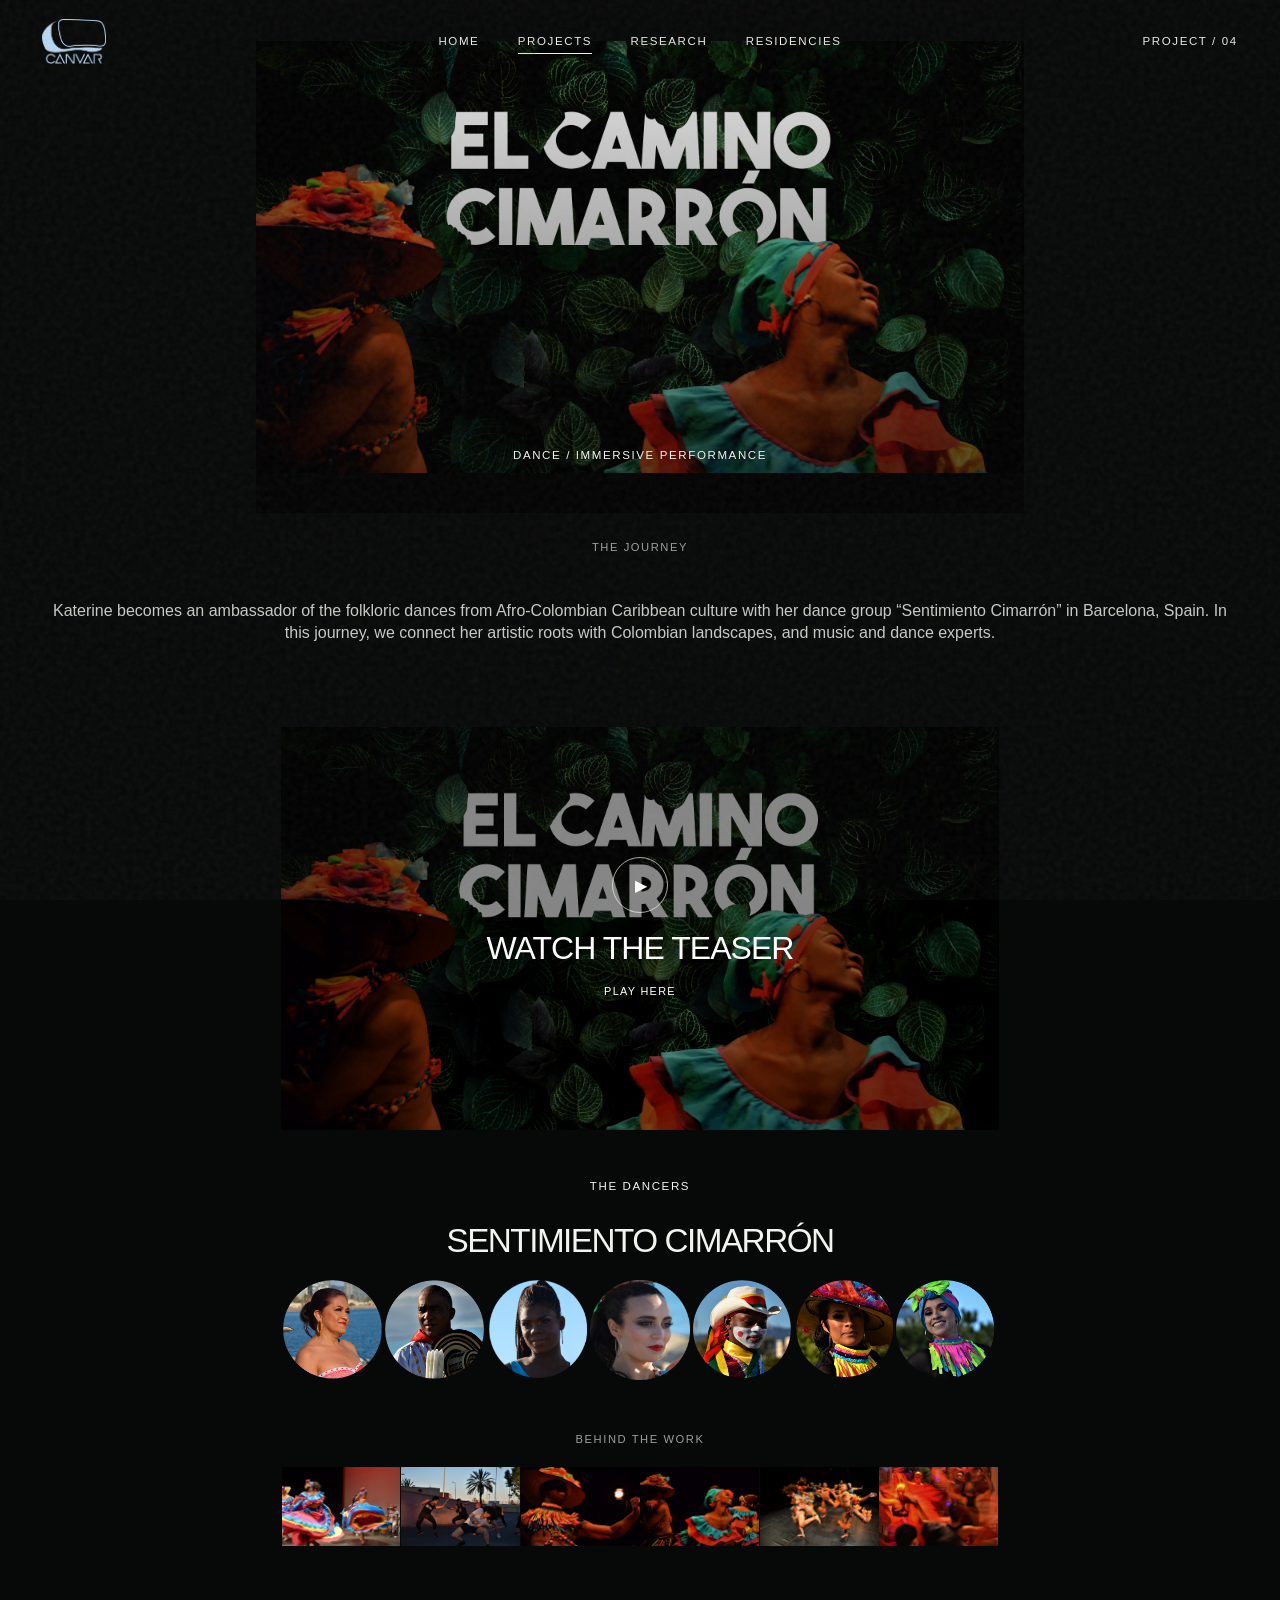
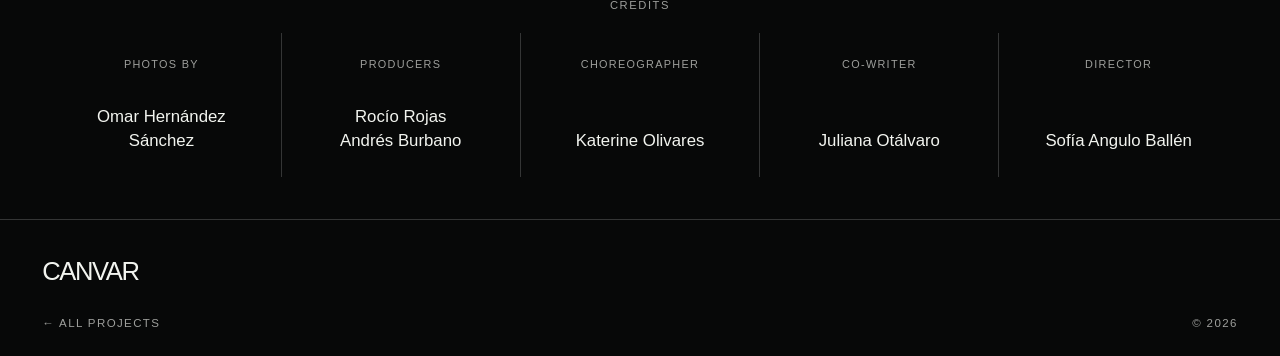
==== project-camino-cimarron.html @ 2102f198 "initial commit" ====
<!doctype html>
<html lang="en">
<head><meta charset="utf-8"><meta name="viewport" content="width=device-width, initial-scale=1"><meta name="description" content="El Camino Cimarrón — an immersive journey through Afro-Colombian Caribbean dance and landscape."><title>El Camino Cimarrón — CANVAR</title><link rel="stylesheet" href="assets/css/theme.css"><link rel="stylesheet" href="assets/css/styles.css"></head>
<body class="project-page">
  <a class="skip-link" href="#main">Skip to content</a><header class="site-header"><a class="brand" href="index.html" aria-label="CANVAR home"><img src="assets/images/brand/canvar-logo.png" alt="CANVAR"></a><button class="nav-toggle" type="button" aria-expanded="false" aria-controls="site-nav">Menu</button><nav class="site-nav" id="site-nav" aria-label="Primary"><a href="index.html">Home</a><a href="projects.html" aria-current="page">Projects</a><a href="research.html">Research</a><a href="residencies.html">Residencies</a></nav><span class="header-note">Project / 04</span></header>
  <main id="main">
    <section class="image-hero"><img src="assets/images/projects/camino-cimarron/hero.png" alt="El Camino Cimarrón project artwork"><div class="project-heading"><span class="eyebrow">Dance / Immersive performance</span><h1 class="project-title">El Camino Cimarrón</h1></div></section>
    <section class="section"><div class="project-split"><span class="project-section-label">The journey</span><div class="prose reveal"><p class="project-lead">Katerine becomes an ambassador of the folkloric dances from Afro-Colombian Caribbean culture with her dance group “Sentimiento Cimarrón” in Barcelona, Spain. In this journey, we connect her artistic roots with Colombian landscapes, and music and dance experts.</p></div></div></section>
    <section class="section"><div class="video-player reveal" data-video-provider="youtube" data-video-id="5naVkwKljjg"><img src="assets/images/projects/camino-cimarron/hero.png" alt="" loading="lazy"><button class="video-load" type="button" aria-label="Play the El Camino Cimarrón teaser"><span class="play-button" aria-hidden="true">▶</span><strong>Watch the teaser</strong><small>Play here</small></button><p class="video-local-message" role="status">To play embedded video, open this site through a local web server.</p></div></section>
    <section class="section"><div class="section-head reveal"><span class="eyebrow">The dancers</span><h2 class="section-title">Sentimiento Cimarrón</h2></div><div class="people-grid">
      <figure class="person-card"><img src="assets/images/projects/camino-cimarron/dancer-katerine-olivares.png" alt="Katerine Olivares"><figcaption>Katerine Olivares</figcaption></figure><figure class="person-card"><img src="assets/images/projects/camino-cimarron/dancer-jose-luis-zambrano.png" alt="José Luis Zambrano"><figcaption>José Luis Zambrano</figcaption></figure><figure class="person-card"><img src="assets/images/projects/camino-cimarron/dancer-geraldine-sela.png" alt="Geraldine Sela"><figcaption>Geraldine Sela</figcaption></figure><figure class="person-card"><img src="assets/images/projects/camino-cimarron/dancer-michelle-laurens.png" alt="Michelle Laurens"><figcaption>Michelle Laurens</figcaption></figure><figure class="person-card"><img src="assets/images/projects/camino-cimarron/dancer-ervin-collazos.png" alt="Ervin Collazos"><figcaption>Ervin Collazos</figcaption></figure><figure class="person-card"><img src="assets/images/projects/camino-cimarron/dancer-jessica-gonzalez.png" alt="Jessica González"><figcaption>Jessica González</figcaption></figure><figure class="person-card"><img src="assets/images/projects/camino-cimarron/dancer-rocio-rojas.png" alt="Rocío Rojas"><figcaption>Rocío Rojas</figcaption></figure>
    </div></section>
    <section class="section"><span class="project-section-label">Behind the work</span><div class="project-media-grid cols-2"><figure><img src="assets/images/projects/camino-cimarron/gallery-01.jpeg" alt="El Camino Cimarrón production image 1" loading="lazy"></figure><figure><img src="assets/images/projects/camino-cimarron/gallery-02.jpeg" alt="El Camino Cimarrón production image 2" loading="lazy"></figure><figure><img src="assets/images/projects/camino-cimarron/gallery-03.jpeg" alt="El Camino Cimarrón production image 3" loading="lazy"></figure><figure><img src="assets/images/projects/camino-cimarron/gallery-04.jpeg" alt="El Camino Cimarrón production image 4" loading="lazy"></figure><figure><img src="assets/images/projects/camino-cimarron/gallery-05.jpeg" alt="El Camino Cimarrón production image 5" loading="lazy"></figure><figure><img src="assets/images/projects/camino-cimarron/gallery-06.jpeg" alt="El Camino Cimarrón production image 6" loading="lazy"></figure></div></section>
    <section class="section"><span class="project-section-label">Credits</span><dl class="credit-grid"><div class="credit-item"><dt>Photos by</dt><dd>Omar Hernández Sánchez</dd></div><div class="credit-item"><dt>Producers</dt><dd>Rocío Rojas<br>Andrés Burbano</dd></div><div class="credit-item"><dt>Choreographer</dt><dd>Katerine Olivares</dd></div><div class="credit-item"><dt>Co-writer</dt><dd>Juliana Otálvaro</dd></div><div class="credit-item"><dt>Director</dt><dd>Sofía Angulo Ballén</dd></div></dl></section>
  </main>
  <footer class="site-footer"><div class="footer-mark">CANVAR</div><div class="footer-row"><a href="projects.html">← All projects</a><span>© <span data-year></span></span></div></footer><script src="assets/js/main.js"></script>
</body></html>
---- assets/css/theme.css ----
/*
  CANVAR GLOBAL THEME
  -------------------
  This file controls the visual language shared by every page.
  Change these values to update the whole website without editing its layouts.
*/

:root {
  /* Palette */
  --ink: #070808;
  --paper: #f2f4ef;
  --mist: #b9ddf5;
  --acid: #d7ff42;
  --line: rgba(255, 255, 255, .18);
  --muted: rgba(242, 244, 239, .64);

  /* Typefaces */
  --display: "Arial Narrow", "Helvetica Neue", Arial, sans-serif;
  --body: Inter, "Helvetica Neue", Arial, sans-serif;

  /* Global page spacing */
  --pad: clamp(1rem, 3.3vw, 3.5rem);

  /* Global type scale — edit these to resize every heading */
  --type-page-title: clamp(3rem, 5vw, 5.25rem);
  --type-project-title: clamp(2.8rem, 4.5vw, 4.8rem);
  --type-section-title: clamp(2.4rem, 4vw, 4.2rem);
  --type-content-title: clamp(2rem, 3.2vw, 3.5rem);
  --type-feature-title: clamp(2.2rem, 3.5vw, 3.8rem);
  --type-card-title: clamp(1.5rem, 2.2vw, 2.4rem);
  --type-small-title: clamp(1.5rem, 2vw, 2.1rem);
  --type-footer: clamp(1.5rem, 2vw, 3rem);
  --type-body-large: clamp(1rem, 1.2vw, 1.15rem);

  /* Mobile title scale */
  --type-page-title-mobile: clamp(2.6rem, 9vw, 3.6rem);
}
---- assets/css/styles.css ----
* { box-sizing: border-box; }
html { scroll-behavior: smooth; }
body {
  margin: 0;
  color: var(--paper);
  background: var(--ink);
  font-family: var(--body);
  line-height: 1.45;
  overflow-x: hidden;
}
body::before {
  content: "";
  position: fixed;
  inset: 0;
  pointer-events: none;
  z-index: 20;
  opacity: .08;
  background-image: url("data:image/svg+xml,%3Csvg viewBox='0 0 180 180' xmlns='http://www.w3.org/2000/svg'%3E%3Cfilter id='n'%3E%3CfeTurbulence type='fractalNoise' baseFrequency='.85' numOctaves='3' stitchTiles='stitch'/%3E%3C/filter%3E%3Crect width='100%25' height='100%25' filter='url(%23n)' opacity='.7'/%3E%3C/svg%3E");
}
a { color: inherit; text-decoration: none; }
img { display: block; max-width: 100%; }
button { font: inherit; }
::selection { color: var(--ink); background: var(--acid); }

.skip-link { position: fixed; left: 1rem; top: -5rem; z-index: 100; background: var(--acid); color: var(--ink); padding: .7rem 1rem; }
.skip-link:focus { top: 1rem; }
.site-header {
  position: fixed;
  inset: 0 0 auto;
  z-index: 50;
  display: grid;
  grid-template-columns: 1fr auto 1fr;
  align-items: center;
  padding: 1.2rem var(--pad);
  mix-blend-mode: difference;
}
.brand { width: 64px; }
.brand img { width: 100%; }
.nav-toggle { display: none; }
.site-nav { display: flex; justify-content: center; gap: clamp(1rem, 3vw, 3rem); }
.site-nav a, .header-note, .eyebrow, .meta, .filter-button, .index-no {
  font-size: .72rem;
  line-height: 1;
  text-transform: uppercase;
  letter-spacing: .14em;
}
.site-nav a { position: relative; padding: .4rem 0; }
.site-nav a::after { content: ""; position: absolute; left: 0; right: 100%; bottom: 0; height: 1px; background: currentColor; transition: right .25s ease; }
.site-nav a:hover::after, .site-nav a[aria-current="page"]::after { right: 0; }
.header-note { justify-self: end; }

.hero {
  min-height: 100svh;
  display: grid;
  place-items: center;
  padding: 8rem var(--pad) 3rem;
  position: relative;
  overflow: hidden;
}
.hero-orb {
  position: absolute;
  width: min(66vw, 780px);
  aspect-ratio: 1;
  border-radius: 50%;
  background: var(--mist);
  filter: blur(1px);
  animation: breathe 8s ease-in-out infinite;
}
.hero-logo { position: relative; width: min(65vw, 630px); z-index: 1; filter: brightness(0); }
.hero-copy { position: absolute; left: var(--pad); bottom: 2.25rem; z-index: 2; max-width: 38ch; text-transform: uppercase; letter-spacing: .03em; }
.scroll-cue { position: absolute; right: var(--pad); bottom: 2.25rem; writing-mode: vertical-rl; font-size: .65rem; text-transform: uppercase; letter-spacing: .18em; }
@keyframes breathe { 50% { transform: scale(1.05) rotate(3deg); border-radius: 44% 56% 51% 49%; } }

.ticker { overflow: hidden; border-block: 1px solid var(--line); padding: .95rem 0; }
.ticker-track { width: max-content; display: flex; gap: 2rem; animation: tick 28s linear infinite; }
.ticker span { font-size: .75rem; letter-spacing: .14em; text-transform: uppercase; }
.ticker i { color: var(--acid); font-style: normal; }
@keyframes tick { to { transform: translateX(-50%); } }

.section { padding: clamp(2.5rem, 4vw, 4.5rem) var(--pad); }
.section-head { display: grid; grid-template-columns: minmax(8rem, .4fr) 1fr; gap: 2rem; margin-bottom: clamp(1.5rem, 3vw, 3rem); }
.section-title, .page-title, .project-title {
  margin: 0;
  font-family: var(--display);
  font-weight: 500;
  text-transform: uppercase;
  letter-spacing: -.075em;
  line-height: .86;
}
.section-title { font-size: var(--type-section-title); }
.section-intro { max-width: 42rem; margin: 0; font-size: clamp(1rem, 1.5vw, 1.3rem); align-self: end; }
.rule { border: 0; border-top: 1px solid var(--line); margin: 0; }

.awards { display: grid; grid-template-columns: .65fr 1.35fr; align-items: center; gap: 5vw; background: var(--paper); color: var(--ink); }
.awards h2 { font-size: var(--type-section-title); margin: 0; line-height: .94; letter-spacing: -.05em; text-transform: uppercase; font-weight: 500; }
.awards-art { filter: contrast(1.6); mix-blend-mode: multiply; }

.portal-grid { display: grid; grid-template-columns: repeat(3, 1fr); gap: 1px; background: var(--line); border: 1px solid var(--line); }
.portal { background: var(--ink); min-height: 21rem; padding: 1.5rem; display: flex; flex-direction: column; justify-content: space-between; transition: color .3s, background .3s; }
.portal:hover { background: var(--acid); color: var(--ink); }
.portal h3 { margin: 0; font-size: var(--type-card-title); line-height: .98; text-transform: uppercase; letter-spacing: -.04em; font-weight: 500; }
.arrow { font-size: 2rem; align-self: end; transition: transform .25s; }
.portal:hover .arrow { transform: translate(5px, -5px); }

.page-hero { min-height: 62svh; padding: 7rem var(--pad) 3.5rem; display: flex; flex-direction: column; justify-content: flex-end; border-bottom: 1px solid var(--line); position: relative; }
.page-hero--compact { min-height: 20svh; }
.page-title { font-size: var(--type-page-title); }
.page-kicker { display: flex; justify-content: space-between; gap: 2rem; margin-bottom: 1.5rem; color: var(--muted); }
.sr-only { position: absolute; width: 1px; height: 1px; padding: 0; margin: -1px; overflow: hidden; clip: rect(0, 0, 0, 0); white-space: nowrap; border: 0; }
.projects-intro { padding: 10rem var(--pad) 1.5rem; }
.projects-intro .page-kicker { margin: 0; }
.filters { position: sticky; top: 5rem; z-index: 15; display: flex; align-items: center; flex-wrap: wrap; gap: .25rem 0; padding: 1rem var(--pad); border-block: 1px solid var(--line); background: rgba(7, 8, 8, .9); backdrop-filter: blur(14px); }
.filter-label { margin-right: 1rem; color: var(--muted); font-size: .72rem; text-transform: uppercase; letter-spacing: .12em; }
.filter-button { position: relative; color: var(--muted); background: transparent; border: 0; padding: .5rem .85rem; cursor: pointer; font-size: .78rem; text-transform: none; letter-spacing: .02em; }
.filter-button:not(:last-of-type)::after { content: "/"; position: absolute; right: -.12rem; color: rgba(242, 244, 239, .25); }
.filter-button sup { margin-left: .2rem; font-size: .55rem; vertical-align: super; }
.filter-button:hover, .filter-button.is-active { color: var(--paper); }
.filter-button.is-active { text-decoration: underline; text-decoration-color: var(--acid); text-underline-offset: .35rem; }
.filter-button:focus-visible { outline: 2px solid var(--acid); outline-offset: 3px; }
.filter-status { margin-left: auto; color: var(--muted); font-size: .72rem; text-transform: uppercase; letter-spacing: .12em; }

.project-list { margin: 2rem var(--pad) 8rem; display: grid; grid-template-columns: repeat(2, minmax(0, 1fr)); gap: clamp(1rem, 2.4vw, 2.5rem); }
.project-card { min-width: 0; position: relative; display: block; align-self: start; overflow: hidden; background: #111; isolation: isolate; }
.project-card.reveal { opacity: 1; transform: none; }
.project-card[hidden] { display: none !important; }
.project-info { position: absolute; inset: 0; z-index: 2; padding: clamp(1.25rem, 3vw, 3rem); display: flex; flex-direction: column; align-items: center; justify-content: center; text-align: center; color: #fff; transition: transform .35s ease; }
.project-info .index-no { display: block; margin-bottom: .8rem; color: rgba(255,255,255,.7); }
.project-card h2 { margin: 0; font-size: var(--type-card-title); line-height: 1; text-transform: uppercase; letter-spacing: -.035em; font-weight: 500; }
.project-thumb { position: relative; width: 100%; background: #111; }
.project-thumb::after { content: ""; position: absolute; inset: 0; background: rgba(0, 0, 0, .34); transition: background .35s ease; }
.project-thumb img { width: 100%; height: var(--equal-grid-height, auto); object-fit: contain; }
.project-list .project-thumb { height: var(--equal-grid-height, auto); }
.project-card .meta { color: rgba(255,255,255,.78); margin-top: .75rem; }
.project-action { margin-top: 1.4rem; font-size: .65rem; line-height: 1; text-transform: uppercase; letter-spacing: .14em; opacity: .7; }
.project-card[href] .project-action { opacity: 1; }
.project-card[href]:hover .project-info { transform: translateY(-4px); }
.project-card:hover .project-thumb::after { background: rgba(0, 0, 0, .62); }
.project-card[href]:focus-visible { outline: 2px solid var(--acid); outline-offset: 4px; }
.project-card.is-disabled { cursor: default; }
.project-card.is-disabled .project-info { background: radial-gradient(ellipse at center, rgba(0,0,0,.72) 0%, rgba(0,0,0,.42) 30%, transparent 68%); }

/* Shared project-detail components */
.project-lead { margin: 0 0 2rem; font-size: clamp(1.25rem, 2vw, 1.75rem); line-height: 1.35; color: var(--paper); }
.project-section-label { display: block; margin-bottom: 1.25rem; color: var(--muted); font-size: .7rem; text-transform: uppercase; letter-spacing: .14em; }
.project-split { display: grid; grid-template-columns: minmax(12rem, .45fr) minmax(0, 1fr); gap: clamp(2.5rem, 7vw, 7rem); align-items: start; }
.video-player { position: relative; aspect-ratio: 16 / 9; overflow: hidden; display: grid; place-items: center; background: #111; }
.video-player::after { content: ""; position: absolute; inset: 0; background: rgba(0,0,0,.48); transition: background .3s ease; }
.video-player > img { position: absolute; inset: 0; width: 100%; height: 100%; object-fit: cover; transition: transform .5s ease; }
.video-load { position: relative; z-index: 1; display: flex; flex-direction: column; align-items: center; gap: .75rem; padding: 1rem; color: #fff; background: transparent; border: 0; text-align: center; cursor: pointer; }
.video-load strong { font-size: clamp(1.5rem, 3vw, 3rem); font-weight: 500; text-transform: uppercase; letter-spacing: -.03em; }
.video-load small { font-size: .68rem; text-transform: uppercase; letter-spacing: .12em; }
.play-button { width: 3.5rem; aspect-ratio: 1; display: grid; place-items: center; padding-left: .15rem; border: 1px solid rgba(255,255,255,.65); border-radius: 50%; }
.video-player:hover::after { background: rgba(0,0,0,.62); }
.video-player:hover > img { transform: scale(1.02); }
.video-load:focus-visible { outline: 2px solid var(--acid); outline-offset: 4px; }
.video-player iframe { position: absolute; inset: 0; z-index: 3; width: 100%; height: 100%; border: 0; }
.video-local-message { display: none; position: relative; z-index: 2; max-width: 34rem; margin: 0; padding: 1rem 1.25rem; color: #fff; background: rgba(0,0,0,.78); text-align: center; }
.video-player.needs-server .video-load { display: none; }
.video-player.needs-server .video-local-message { display: block; }
.video-link { display: inline-flex; margin-top: 1rem; padding-bottom: .2rem; border-bottom: 1px solid var(--acid); font-size: .72rem; text-transform: uppercase; letter-spacing: .12em; }
.wide-media { margin: 0; padding: 0 var(--pad); }
.wide-media img { width: 100%; height: auto; }
.project-media-grid { --row-gap: clamp(.35rem, .9vw, .9rem); display: flex; width: 100%; gap: var(--row-gap); align-items: stretch; overflow: hidden; }
.project-media-grid figure { flex: 1 1 0; min-width: 0; height: var(--equal-grid-height, auto); margin: 0; background: #111; }
.project-media-grid img { width: 100%; height: var(--equal-grid-height, auto); object-fit: contain; }
.people-grid { display: flex; width: 100%; gap: 1px; align-items: stretch; overflow: hidden; background: var(--line); }
.person-card { flex: 1 1 0; min-width: 0; height: var(--equal-grid-height, auto); position: relative; margin: 0; overflow: hidden; background: #111; }
.person-card img { width: 100%; height: var(--equal-grid-height, auto); object-fit: contain; }
.person-card figcaption { position: absolute; inset: 0; display: flex; align-items: center; justify-content: center; padding: 1rem; color: #fff; background: rgba(0,0,0,.68); text-align: center; text-transform: uppercase; letter-spacing: .08em; opacity: 0; transition: opacity .25s ease; }
.person-card:hover figcaption, .person-card:focus-within figcaption { opacity: 1; }
.credit-grid { display: flex; width: 100%; gap: 1px; align-items: stretch; overflow: hidden; background: var(--line); }
.credit-item { flex: 1 1 0; min-width: 0; min-height: 9rem; padding: 1.5rem; background: var(--ink); display: flex; flex-direction: column; justify-content: space-between; }
.credit-item dt { color: var(--muted); font-size: .68rem; text-transform: uppercase; letter-spacing: .12em; }
.credit-item dd { margin: 1rem 0 0; font-size: 1.05rem; }
.logo-grid { display: flex; gap: 1px; align-items: stretch; overflow: visible; background: transparent; }
.logo-grid figure { flex: 1 1 0; min-width: 0; margin: 0; padding: clamp(.8rem, 1.8vw, 1.8rem); background: transparent; display: flex; align-items: center; justify-content: center; }
.logo-grid img { width: 100%; height: var(--equal-grid-height, auto); object-fit: contain; }
.project-separator { padding: 2rem var(--pad); display: flex; justify-content: center; }
.project-separator img { width: min(11rem, 38vw); }
.platform-list { display: flex; flex-wrap: wrap; gap: .5rem; margin: 2rem 0; }
.platform-list span { padding: .55rem .8rem; border: 1px solid var(--line); border-radius: 99px; font-size: .7rem; text-transform: uppercase; letter-spacing: .12em; }
.project-cta { display: inline-flex; align-items: center; gap: .8rem; padding: .9rem 1.2rem; color: var(--ink); background: var(--acid); border-radius: 99px; font-size: .72rem; text-transform: uppercase; letter-spacing: .12em; }
.principles { list-style: none; margin: 2rem 0 0; padding: 0; counter-reset: principles; }
.principles li { counter-increment: principles; display: grid; grid-template-columns: 3rem 1fr; gap: 1rem; padding: 1.5rem 0; border-top: 1px solid var(--line); }
.principles li::before { content: "0" counter(principles); color: var(--muted); font-size: .72rem; letter-spacing: .1em; }

.image-hero { height: min(76svh, 780px); position: relative; overflow: hidden; }
.image-hero img { width: 100%; height: 100%; object-fit: cover; }
.image-hero::after { content: ""; position: absolute; inset: 0; background: linear-gradient(180deg, rgba(0,0,0,.05), rgba(0,0,0,.64)); }
.project-heading { position: absolute; z-index: 2; inset: auto var(--pad) 3rem; }
.project-title { font-size: var(--type-project-title); max-width: 14ch; }
.project-deck { font-size: clamp(1rem, 1.5vw, 1.25rem); max-width: 48rem; margin: 1.5rem 0 0; }
.content-grid { display: grid; grid-template-columns: minmax(8rem, .45fr) 1fr; gap: 5vw; }
.prose { max-width: 52rem; }
.prose h2 { font-size: var(--type-content-title); line-height: 1; letter-spacing: -.045em; text-transform: uppercase; font-weight: 500; margin: 0 0 2rem; }
.prose h3 { font-size: var(--type-small-title); line-height: 1.05; margin: 3rem 0 1rem; text-transform: uppercase; }
.prose p, .feature-copy p { font-size: var(--type-body-large); color: rgba(242,244,239,.82); }
.prose a { text-decoration: underline; text-decoration-color: var(--acid); text-underline-offset: .2em; }

.character-grid { display: grid; grid-template-columns: repeat(2, 1fr); gap: 1px; background: var(--line); border: 1px solid var(--line); margin-top: 3rem; }
.character { background: #111; padding: clamp(1.5rem, 4vw, 4rem); display: grid; grid-template-columns: .7fr 1fr; gap: 2rem; align-items: end; }
.character img { width: 100%; height: var(--equal-grid-height, auto); object-fit: contain; margin: auto; }
.character h3 { font-size: var(--type-small-title); letter-spacing: -.04em; line-height: 1; text-transform: uppercase; margin: 0 0 1.5rem; }
.partner-strip { padding: clamp(1.5rem, 3vw, 3rem); background: transparent; }
.partner-strip img { width: 100%; height: auto; max-height: 10rem; object-fit: contain; }

.gallery { padding: var(--pad); display: grid; grid-template-columns: repeat(12, 1fr); gap: var(--pad); }
.gallery figure { height: var(--equal-grid-height, auto); margin: 0; overflow: hidden; }
.gallery img { width: 100%; height: var(--equal-grid-height, auto); object-fit: contain; }
.gallery figure:nth-child(6n+1) { grid-column: span 7; }
.gallery figure:nth-child(6n+2) { grid-column: span 5; }
.gallery figure:nth-child(6n+3) { grid-column: span 4; }
.gallery figure:nth-child(6n+4) { grid-column: span 8; }
.gallery figure:nth-child(6n+5) { grid-column: span 6; }
.gallery figure:nth-child(6n+6) { grid-column: span 6; }
.gallery img { transition: opacity .25s ease; }
.gallery figure:hover img { opacity: .86; }
.banner { width: 100%; }
.logo-row { display: flex; justify-content: center; align-items: center; gap: 5vw; padding: 3rem var(--pad); background: transparent; }
.logo-row img { flex: 0 1 260px; min-width: 0; max-width: min(260px, 36vw); max-height: 130px; object-fit: contain; }

/* SEXILIO */
.sexilio-page { --hero-image-height: 18rem; }
.sexilio-banner { padding-top: 5.25rem; border-bottom: 1px solid var(--line); background: #111; }
.sexilio-banner img { width: 100%; height: auto; }
.sexilio-opening, .sexilio-story, .sexilio-team, .sexilio-support { display: grid; grid-template-columns: repeat(2, minmax(0, 1fr)); gap: clamp(1.5rem, 4vw, 4rem); align-items: center; }
.sexilio-feature-image { margin: 0; min-width: 0; background: transparent; }
.sexilio-feature-image img { width: 100%; height: auto; }
.sexilio-crowdfunding { display: flex; align-items: end; justify-content: space-between; gap: 2rem; border-block: 1px solid var(--line); }
.sexilio-crowdfunding h2 { max-width: 22ch; margin: 0; font-size: clamp(1.25rem, 1.8vw, 1.8rem); line-height: 1.08; letter-spacing: -.035em; text-transform: uppercase; font-weight: 500; }
.sexilio-crowdfunding p { margin-bottom: 0; color: var(--muted); }
.sexilio-crowdfunding .project-cta { flex: 0 0 auto; }
.sexilio-grid { display: grid; gap: clamp(.5rem, 1vw, 1rem); margin-top: clamp(1.5rem, 3vw, 3rem); }
.sexilio-grid--three { grid-template-columns: repeat(3, minmax(0, 1fr)); }
.sexilio-grid--two { grid-template-columns: repeat(2, minmax(0, 1fr)); }
.sexilio-grid figure { height: var(--equal-grid-height, auto); min-width: 0; margin: 0; overflow: hidden; background: #111; }
.sexilio-grid img { width: 100%; height: var(--equal-grid-height, auto); object-fit: contain; }
.sexilio-logos { max-width: 48rem; margin-inline: auto; }
.sexilio-team { align-items: stretch; }
.sexilio-credits { display: grid; grid-template-columns: repeat(2, minmax(0, 1fr)); }
.sexilio-widget { min-height: 450px; display: grid; place-items: center; overflow: hidden; background: var(--paper); }
.sexilio-widget iframe { display: block; width: 100%; height: 450px; border: 0; }

/* Project media is intentionally compact on larger screens. */
.project-page .image-hero {
  width: 60%;
  height: min(57svh, 585px);
  margin-inline: auto;
}
.project-page :is(.video-player, .wide-media, .project-media-grid, .people-grid, .logo-grid, .character-grid, .gallery, .partner-strip, .sexilio-grid) {
  width: 60%;
  margin-inline: auto;
}
.project-page :is(.sexilio-banner img, .sexilio-feature-image, .sexilio-widget) {
  width: 60%;
  margin-inline: auto;
}
.project-page :is(.project-split, .content-grid, .sexilio-opening, .sexilio-story, .sexilio-team, .sexilio-support)
  :is(.image-hero, .video-player, .wide-media, .project-media-grid, .people-grid, .logo-grid, .character-grid, .gallery, .partner-strip, .sexilio-grid, .sexilio-feature-image, .sexilio-widget) {
  width: 100%;
  margin-inline: 0;
}
.project-page .project-separator img { width: min(8.25rem, 28.5vw); }

/* Render-safe project layouts (SEXILIO is intentionally excluded). */
.project-page:not(.sexilio-page) :is(.project-split, .content-grid) {
  grid-template-columns: 1fr;
  gap: clamp(1rem, 2vw, 2rem);
}
.project-page:not(.sexilio-page) :is(.project-split, .content-grid) > *,
.project-page:not(.sexilio-page) :is(.prose, .video-load, .section-head, .character, .credit-item) {
  min-width: 0;
  max-width: 100%;
}
.project-page:not(.sexilio-page) :is(.prose, .section-title, .project-lead, .project-deck, .video-load strong, .character) {
  overflow-wrap: anywhere;
}
.project-page:not(.sexilio-page) .prose { width: 100%; }
.project-page:not(.sexilio-page) .image-hero { background: transparent; }
.project-page:not(.sexilio-page) .image-hero img { object-fit: contain; }
.project-page:not(.sexilio-page) .image-hero .project-title {
  position: absolute;
  width: 1px;
  height: 1px;
  padding: 0;
  margin: -1px;
  overflow: hidden;
  clip: rect(0, 0, 0, 0);
  white-space: nowrap;
  border: 0;
}
.project-page:not(.sexilio-page) .video-load strong { font-size: clamp(1rem, 3vw, 2rem); }

/* SEXILIO page-specific proportions */
.project-page main { text-align: center; }
.project-page .section { padding-block: clamp(1.25rem, 2vw, 2rem); }
.project-page main :is(.prose, .section-title, .project-title, .project-deck) { margin-inline: auto; }
.project-page .section-title { font-size: clamp(1.6rem, 2.6vw, 2.7rem); line-height: .95; letter-spacing: -.045em; }
.project-page .section-head { grid-template-columns: 1fr; margin-bottom: clamp(1rem, 1.8vw, 1.75rem); }
.project-page .credit-item { align-items: center; text-align: center; }
.project-page .platform-list { justify-content: center; }
.sexilio-page .sexilio-crowdfunding > div { flex: 1 1 auto; }
.sexilio-page .sexilio-crowdfunding h2 { margin-inline: auto; }
.project-page :is(.project-media-grid, .people-grid, .logo-grid, .character-grid, .gallery, .sexilio-grid) {
  gap: 0;
  background: transparent;
}
.project-page :is(.project-media-grid figure, .person-card, .character, .gallery figure, .sexilio-grid figure) {
  background: transparent;
}
.project-page .character-grid { border: 0; }
.project-page .sexilio-banner img { width: 100%; }
.project-page .sexilio-story { align-items: stretch; }
.project-page .sexilio-opening { align-items: center; }
.project-page .sexilio-opening .sexilio-feature-image {
  position: relative;
  width: 100%;
  height: var(--hero-image-height);
  overflow: hidden;
}
.project-page .sexilio-opening .sexilio-feature-image img {
  position: absolute;
  inset: 0;
  width: 100%;
  height: 100%;
  object-fit: contain;
}
.project-page .sexilio-story .video-player {
  width: 100%;
  height: auto;
  min-height: 0;
  margin-inline: 0;
  aspect-ratio: auto;
  background: transparent;
}
.project-page .sexilio-story .video-player > img { object-fit: contain; }
.project-page .sexilio-story .video-player::after,
.project-page .sexilio-story .video-player:hover::after { background: transparent; }

.feature-stack { display: grid; gap: 1px; background: var(--line); border-block: 1px solid var(--line); }
.residency-intro { display: grid; grid-template-columns: minmax(18rem, .8fr) minmax(0, 1.2fr); gap: clamp(2.5rem, 7vw, 7rem); align-items: start; }
.residency-intro-media { margin: 0; position: sticky; top: 7rem; background: #0aaec2; }
.residency-intro-media img { width: 100%; max-height: 34rem; object-fit: contain; }
.residency-intro .eyebrow { display: block; margin-bottom: 1.5rem; color: var(--muted); }
.feature { display: grid; grid-template-columns: 1fr 1fr; min-height: 70svh; background: var(--ink); }
.feature:nth-child(even) .feature-media { order: 2; }
.feature-media img { width: 100%; height: 100%; object-fit: cover; }
.feature-copy { padding: clamp(2rem, 6vw, 6rem); display: flex; flex-direction: column; justify-content: center; }
.feature-copy h2 { margin: 0 0 2rem; font-size: var(--type-feature-title); line-height: .96; letter-spacing: -.05em; text-transform: uppercase; font-weight: 500; }
.feature-copy ul { padding-left: 1.2rem; font-size: 1.1rem; }
.research-grid { display: grid; grid-template-columns: repeat(3, 1fr); border-block: 1px solid var(--line); }
.research-card { padding: clamp(2rem, 3.5vw, 3.5rem); min-height: 29rem; border-right: 1px solid var(--line); display: flex; flex-direction: column; justify-content: space-between; }
.research-card:last-child { border: 0; }
.research-card h2 { margin: 0; font-size: var(--type-card-title); line-height: 1; letter-spacing: -.04em; text-transform: uppercase; font-weight: 500; }
.research-card p { color: var(--muted); }
.research-card:hover { background: var(--mist); color: var(--ink); }
.research-card:hover p { color: rgba(7,8,8,.7); }

.site-footer { padding: 2.5rem var(--pad) 1.5rem; border-top: 1px solid var(--line); }
.footer-mark { font-family: var(--display); font-size: var(--type-footer); line-height: .9; letter-spacing: -.055em; text-transform: uppercase; }
.footer-row { margin-top: 2rem; display: flex; justify-content: space-between; gap: 2rem; color: var(--muted); font-size: .72rem; text-transform: uppercase; letter-spacing: .12em; }
.reveal { opacity: 0; transform: translateY(28px); transition: opacity .8s ease, transform .8s ease; }
.reveal.is-visible { opacity: 1; transform: none; }
.project-page:not(.sexilio-page) .reveal { opacity: 1; transform: none; }

@media (max-width: 850px) {
  .site-header { grid-template-columns: 1fr auto; mix-blend-mode: normal; background: rgba(7,8,8,.92); }
  .header-note { display: none; }
  .nav-toggle { display: block; position: fixed; top: 1.55rem; right: var(--pad); color: var(--paper); background: transparent; border: 0; text-transform: uppercase; letter-spacing: .12em; font-size: .72rem; z-index: 2; }
  .site-nav { position: fixed; inset: 0; display: flex; flex-direction: column; align-items: center; justify-content: center; gap: 2rem; background: var(--ink); transform: translateY(-105%); transition: transform .4s ease; }
  .site-nav.is-open { transform: none; }
  .site-nav a { font-size: clamp(2.2rem, 10vw, 5rem); letter-spacing: -.04em; }
  .hero-logo { width: 82vw; }
  .hero-orb { width: 92vw; }
  .page-title { font-size: var(--type-page-title-mobile); letter-spacing: -.045em; }
  .page-kicker span:last-child { display: none; }
  .awards, .section-head, .content-grid { grid-template-columns: 1fr; }
  .portal-grid, .research-grid { grid-template-columns: 1fr; }
  .portal { min-height: 18rem; }
  .projects-intro { padding-top: 8rem; }
  .filters { top: 5.1rem; overflow: visible; flex-wrap: wrap; }
  .filter-status { width: 100%; margin: .5rem 0 0; }
  .project-list { grid-template-columns: 1fr; margin-bottom: 5rem; }
  .project-split { grid-template-columns: 1fr; }
  .project-media-grid { display: grid; grid-template-columns: repeat(2, minmax(0, 1fr)); overflow: visible; }
  .project-media-grid figure { height: var(--equal-grid-height, auto); }
  .people-grid { display: grid; grid-template-columns: repeat(2, minmax(0, 1fr)); overflow: visible; }
  .credit-grid { display: grid; grid-template-columns: 1fr; overflow: visible; }
  .logo-grid { display: grid; grid-template-columns: repeat(3, minmax(0, 1fr)); gap: 1px; }
  .logo-grid figure { padding: .75rem; }
  .character-grid, .feature { grid-template-columns: 1fr; }
  .page-hero--compact { min-height: 38svh; }
  .residency-intro { grid-template-columns: 1fr; }
  .residency-intro-media { position: static; }
  .feature:nth-child(even) .feature-media { order: 0; }
  .feature-media { min-height: 55svh; }
  .character { grid-template-columns: 1fr; }
  .gallery { gap: .75rem; }
  .gallery figure { grid-column: span 12 !important; }
  .sexilio-opening, .sexilio-story, .sexilio-team, .sexilio-support { grid-template-columns: 1fr; }
  .sexilio-crowdfunding { align-items: flex-start; flex-direction: column; }
  .sexilio-grid--three, .sexilio-grid--two, .sexilio-credits { grid-template-columns: 1fr; }
  .project-page .image-hero {
    width: 100%;
    height: min(56svh, 520px);
  }
  .project-page :is(.video-player, .wide-media, .project-media-grid, .people-grid, .logo-grid, .character-grid, .gallery, .partner-strip, .sexilio-grid),
  .project-page :is(.sexilio-banner img, .sexilio-feature-image, .sexilio-widget) {
    width: 100%;
  }
  .project-page .project-separator img { width: min(11rem, 38vw); }
  .project-page:not(.sexilio-page) .image-hero { height: auto; aspect-ratio: 16 / 9; }
  .project-page:not(.sexilio-page) .character-grid { --equal-grid-height: auto !important; }
  .project-page:not(.sexilio-page) .character img { height: min(65svh, 32rem); }
  .project-page .sexilio-opening .sexilio-feature-image { height: auto; aspect-ratio: 3 / 2; }
  .project-page .sexilio-story .video-player { aspect-ratio: 16 / 9; }
}

@media (hover: none) {
  .person-card figcaption { inset: auto 0 0; opacity: 1; background: linear-gradient(transparent, rgba(0,0,0,.85)); align-items: flex-end; }
}

@media (prefers-reduced-motion: reduce) {
  html { scroll-behavior: auto; }
  *, *::before, *::after { animation-duration: .01ms !important; animation-iteration-count: 1 !important; transition-duration: .01ms !important; }
  .reveal { opacity: 1; transform: none; }
}
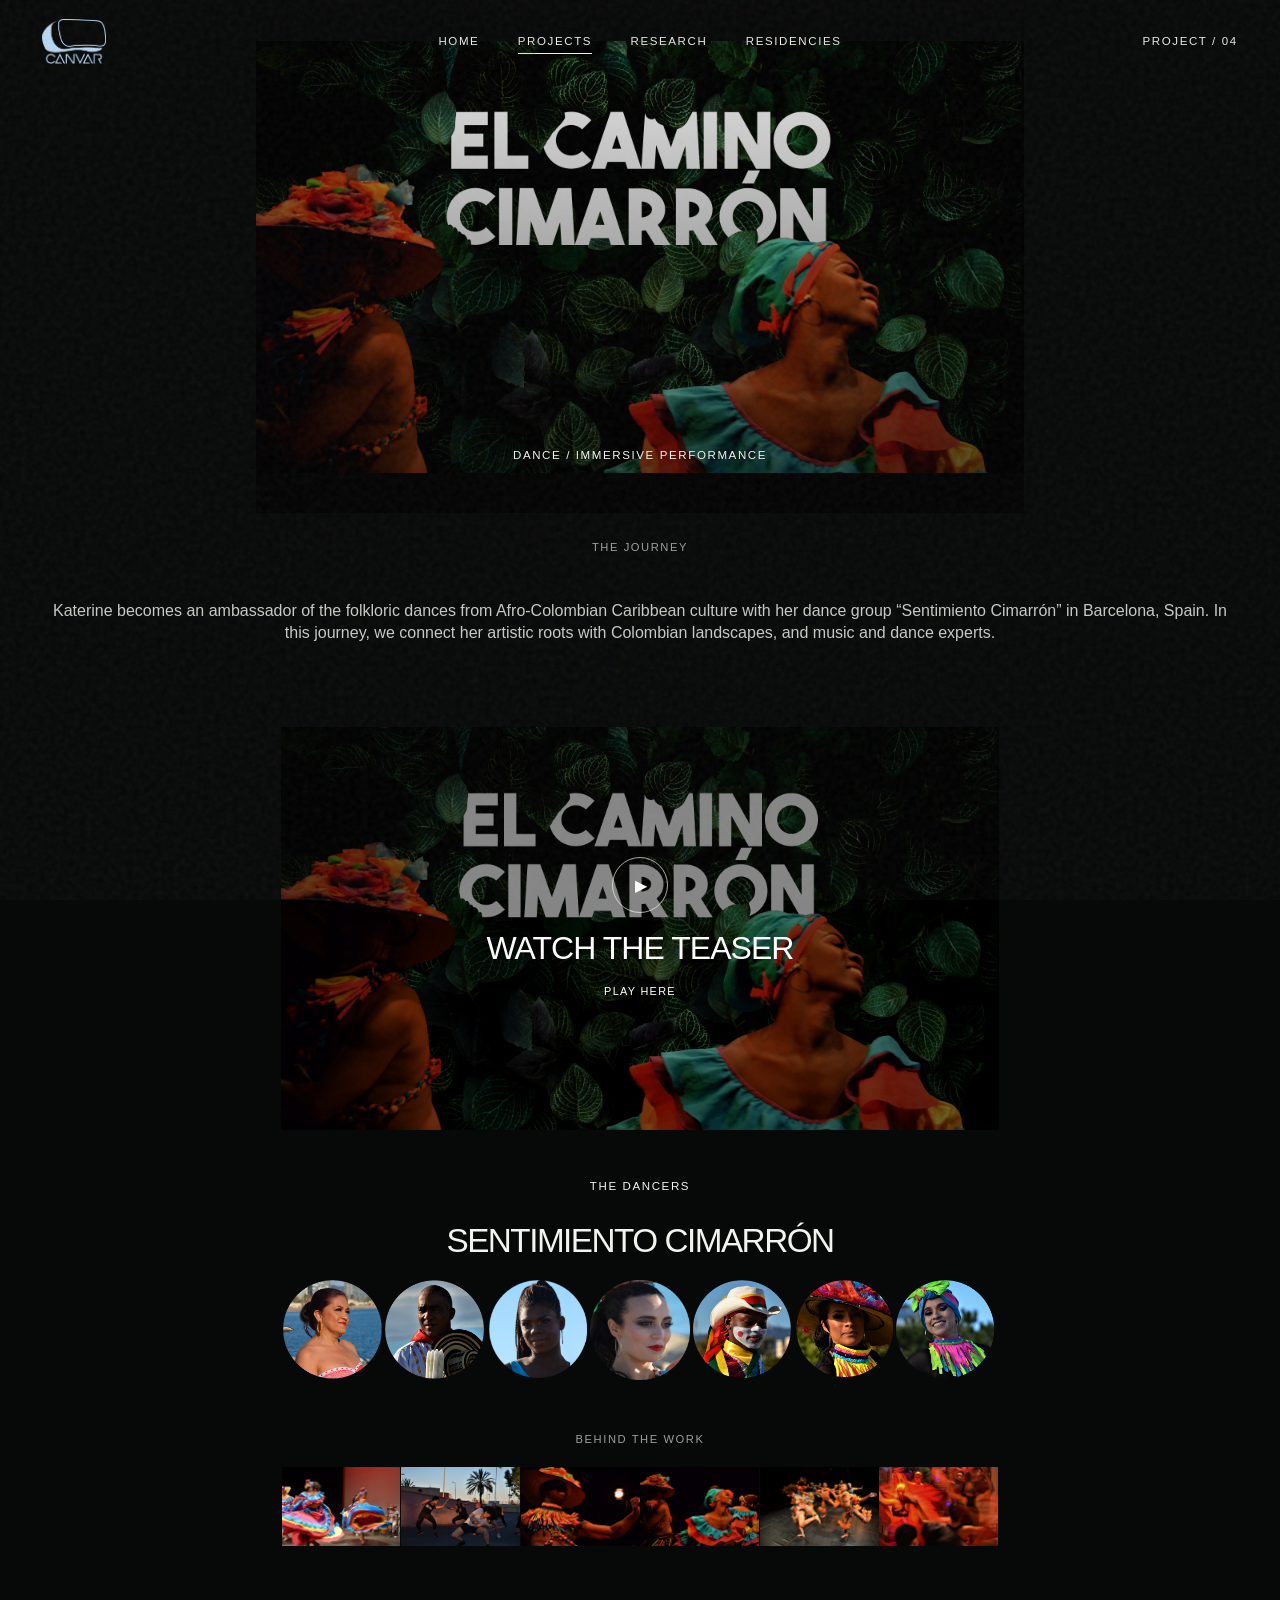
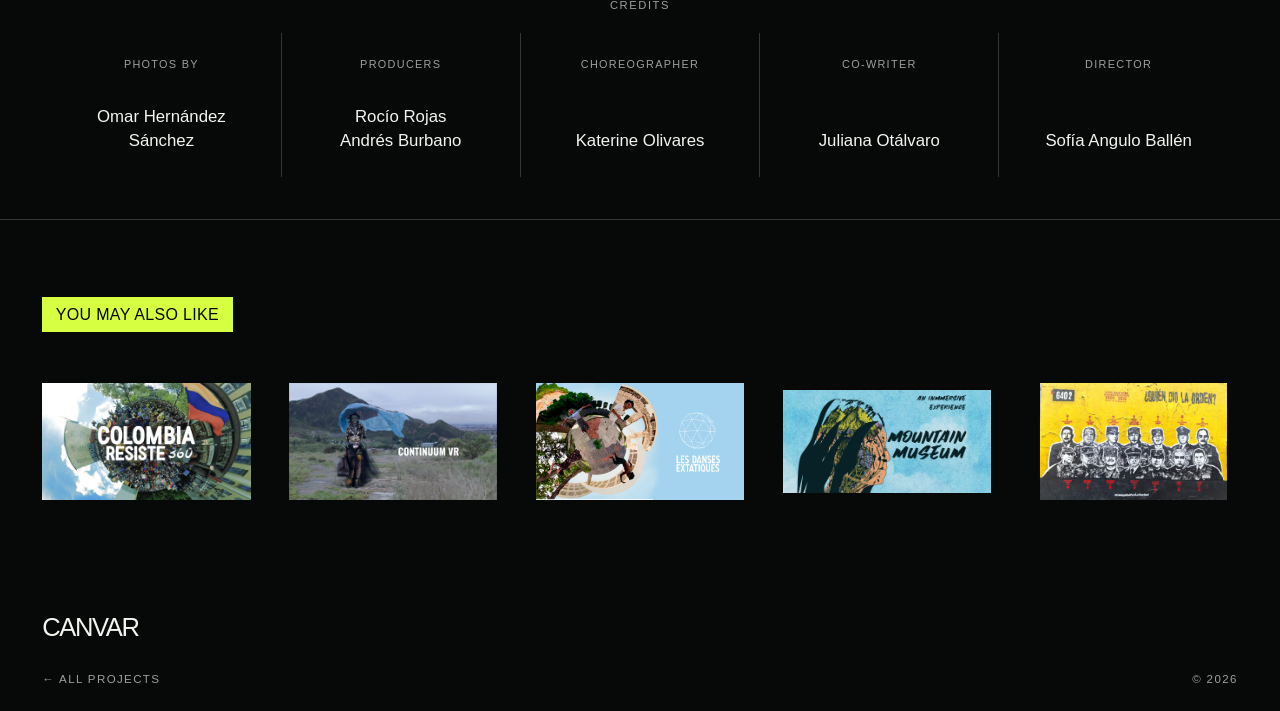
==== commit 4679ec7e: "add footer to projects and fix sexilio PAge" ====
--- a/project-camino-cimarron.html
+++ b/project-camino-cimarron.html
@@ -1,6 +1,6 @@
 <!doctype html>
 <html lang="en">
-<head><meta charset="utf-8"><meta name="viewport" content="width=device-width, initial-scale=1"><meta name="description" content="El Camino Cimarrón — an immersive journey through Afro-Colombian Caribbean dance and landscape."><title>El Camino Cimarrón — CANVAR</title><link rel="stylesheet" href="assets/css/theme.css"><link rel="stylesheet" href="assets/css/styles.css"></head>
+<head><meta charset="utf-8"><meta name="viewport" content="width=device-width, initial-scale=1"><meta name="description" content="El Camino Cimarrón — an immersive journey through Afro-Colombian Caribbean dance and landscape."><title>El Camino Cimarrón — CANVAR</title><link rel="icon" type="image/png" href="assets/images/brand/canvar-logo.png"><link rel="stylesheet" href="assets/css/theme.css"><link rel="stylesheet" href="assets/css/styles.css"></head>
 <body class="project-page">
   <a class="skip-link" href="#main">Skip to content</a><header class="site-header"><a class="brand" href="index.html" aria-label="CANVAR home"><img src="assets/images/brand/canvar-logo.png" alt="CANVAR"></a><button class="nav-toggle" type="button" aria-expanded="false" aria-controls="site-nav">Menu</button><nav class="site-nav" id="site-nav" aria-label="Primary"><a href="index.html">Home</a><a href="projects.html" aria-current="page">Projects</a><a href="research.html">Research</a><a href="residencies.html">Residencies</a></nav><span class="header-note">Project / 04</span></header>
   <main id="main">
--- a/assets/css/styles.css
+++ b/assets/css/styles.css
@@ -174,6 +174,7 @@
 .credit-item dd { margin: 1rem 0 0; font-size: 1.05rem; }
 .logo-grid { display: flex; gap: 1px; align-items: stretch; overflow: visible; background: transparent; }
 .logo-grid figure { flex: 1 1 0; min-width: 0; margin: 0; padding: clamp(.8rem, 1.8vw, 1.8rem); background: transparent; display: flex; align-items: center; justify-content: center; }
+.partner-logo-link { display: flex; width: 100%; height: 100%; align-items: center; justify-content: center; }
 .logo-grid img { width: 100%; height: var(--equal-grid-height, auto); object-fit: contain; }
 .project-separator { padding: 2rem var(--pad); display: flex; justify-content: center; }
 .project-separator img { width: min(11rem, 38vw); }
@@ -220,10 +221,20 @@
 .logo-row img { flex: 0 1 260px; min-width: 0; max-width: min(260px, 36vw); max-height: 130px; object-fit: contain; }
 
 /* SEXILIO */
-.sexilio-page { --hero-image-height: 18rem; }
+.sexilio-page {
+  --hero-image-height: 18rem;
+  /* Manual SEXILIO tuning controls. */
+  --support-video-width: 110%;
+  --rct-logo-scale: 3;
+  --split-section-width: 80%;
+}
 .sexilio-banner { padding-top: 5.25rem; border-bottom: 1px solid var(--line); background: #111; }
 .sexilio-banner img { width: 100%; height: auto; }
 .sexilio-opening, .sexilio-story, .sexilio-team, .sexilio-support { display: grid; grid-template-columns: repeat(2, minmax(0, 1fr)); gap: clamp(1.5rem, 4vw, 4rem); align-items: center; }
+.sexilio-page :is(.sexilio-opening, .sexilio-story, .sexilio-support) {
+  width: var(--split-section-width);
+  margin-inline: auto;
+}
 .sexilio-feature-image { margin: 0; min-width: 0; background: transparent; }
 .sexilio-feature-image img { width: 100%; height: auto; }
 .sexilio-crowdfunding { display: flex; align-items: end; justify-content: space-between; gap: 2rem; border-block: 1px solid var(--line); }
@@ -236,10 +247,55 @@
 .sexilio-grid figure { height: var(--equal-grid-height, auto); min-width: 0; margin: 0; overflow: hidden; background: #111; }
 .sexilio-grid img { width: 100%; height: var(--equal-grid-height, auto); object-fit: contain; }
 .sexilio-logos { max-width: 48rem; margin-inline: auto; }
-.sexilio-team { align-items: stretch; }
+.project-page.sexilio-page .sexilio-team-section {
+  padding-block: clamp(1rem, 1.5vw, 1.5rem);
+}
+.sexilio-team-section > .section-title {
+  margin-bottom: clamp(1rem, 1.8vw, 1.75rem);
+}
+.sexilio-page .sexilio-team {
+  display: flex;
+  flex-wrap: wrap;
+  align-items: flex-start;
+  justify-content: center;
+  gap: clamp(1rem, 2.5vw, 2.25rem);
+  max-width: 64rem;
+  margin-inline: auto;
+}
+.sexilio-page .sexilio-team .credit-item {
+  display: block;
+  flex: 0 1 13rem;
+  min-height: 0;
+  padding: 0;
+  background: transparent;
+  text-align: center;
+}
+.sexilio-page .sexilio-team .credit-item dt {
+  margin-bottom: .45rem;
+}
+.sexilio-page .sexilio-team .credit-item dd {
+  margin: .15rem 0;
+  font-size: 1rem;
+}
 .sexilio-credits { display: grid; grid-template-columns: repeat(2, minmax(0, 1fr)); }
-.sexilio-widget { min-height: 450px; display: grid; place-items: center; overflow: hidden; background: var(--paper); }
-.sexilio-widget iframe { display: block; width: 100%; height: 450px; border: 0; }
+.sexilio-widget {
+  min-height: 450px;
+  display: flex;
+  align-items: center;
+  justify-content: center;
+  justify-self: center;
+  align-self: center;
+  overflow: hidden;
+  background: transparent;
+}
+.sexilio-widget iframe {
+  display: block;
+  width: 100%;
+  height: 350px;
+  margin: auto;
+  border: 0;
+  background: transparent;
+}
 
 /* Project media is intentionally compact on larger screens. */
 .project-page .image-hero {
@@ -295,7 +351,11 @@
 .project-page main { text-align: center; }
 .project-page .section { padding-block: clamp(1.25rem, 2vw, 2rem); }
 .project-page main :is(.prose, .section-title, .project-title, .project-deck) { margin-inline: auto; }
-.project-page .section-title { font-size: clamp(1.6rem, 2.6vw, 2.7rem); line-height: .95; letter-spacing: -.045em; }
+.project-page .section-title {
+  font-size: clamp(1.6rem, 2.6vw, 2.7rem);
+  line-height: .95;
+  letter-spacing: -.045em;
+}
 .project-page .section-head { grid-template-columns: 1fr; margin-bottom: clamp(1rem, 1.8vw, 1.75rem); }
 .project-page .credit-item { align-items: center; text-align: center; }
 .project-page .platform-list { justify-content: center; }
@@ -308,6 +368,26 @@
 .project-page :is(.project-media-grid figure, .person-card, .character, .gallery figure, .sexilio-grid figure) {
   background: transparent;
 }
+.project-page .sexilio-grid--collage {
+  display: grid;
+  grid-template-columns: minmax(0, 1fr);
+  gap: clamp(.35rem, .7vw, .7rem);
+}
+.project-page .sexilio-grid--collage .sexilio-grid-row {
+  display: grid;
+  gap: clamp(.35rem, .7vw, .7rem);
+  align-items: start;
+}
+.project-page .sexilio-grid--collage .sexilio-grid-row:first-child {
+  grid-template-columns: .929fr 1.5fr 1.093fr;
+}
+.project-page .sexilio-grid--collage .sexilio-grid-row:last-child {
+  grid-template-columns: 1.5fr 1.964fr .779fr;
+}
+.project-page .sexilio-grid--collage :is(figure, img) {
+  width: 100%;
+  height: auto;
+}
 .project-page .character-grid { border: 0; }
 .project-page .sexilio-banner img { width: 100%; }
 .project-page .sexilio-story { align-items: stretch; }
@@ -336,6 +416,18 @@
 .project-page .sexilio-story .video-player > img { object-fit: contain; }
 .project-page .sexilio-story .video-player::after,
 .project-page .sexilio-story .video-player:hover::after { background: transparent; }
+.sexilio-page .sexilio-support > :first-child {
+  width: var(--support-video-width);
+  margin-inline: auto;
+  justify-self: center;
+  align-self: center;
+}
+.sexilio-page img[src$="logo-rct.png"] {
+  position: relative;
+  z-index: 1;
+  transform: scale(var(--rct-logo-scale));
+  transform-origin: center;
+}
 
 .feature-stack { display: grid; gap: 1px; background: var(--line); border-block: 1px solid var(--line); }
 .residency-intro { display: grid; grid-template-columns: minmax(18rem, .8fr) minmax(0, 1.2fr); gap: clamp(2.5rem, 7vw, 7rem); align-items: start; }
@@ -359,6 +451,62 @@
 .site-footer { padding: 2.5rem var(--pad) 1.5rem; border-top: 1px solid var(--line); }
 .footer-mark { font-family: var(--display); font-size: var(--type-footer); line-height: .9; letter-spacing: -.055em; text-transform: uppercase; }
 .footer-row { margin-top: 2rem; display: flex; justify-content: space-between; gap: 2rem; color: var(--muted); font-size: .72rem; text-transform: uppercase; letter-spacing: .12em; }
+.project-footer {
+  padding: clamp(3rem, 6vw, 6rem) var(--pad) 1.5rem;
+}
+.project-recommendations-title {
+  display: block;
+  width: max-content;
+  max-width: 100%;
+  margin: 0 0 clamp(2rem, 4vw, 4rem);
+  padding: .65rem .85rem .55rem;
+  color: var(--ink);
+  background: var(--acid);
+  font-family: var(--display);
+  font-size: clamp(.9rem, 1.25vw, 1.2rem);
+  font-weight: 500;
+  line-height: 1;
+  letter-spacing: .02em;
+  text-transform: uppercase;
+}
+.project-recommendations-grid {
+  display: grid;
+  grid-template-columns: repeat(5, minmax(0, 1fr));
+  align-items: center;
+  gap: clamp(1rem, 3vw, 4rem);
+}
+.project-recommendation {
+  display: block;
+  min-width: 0;
+  transition: opacity .25s ease, transform .25s ease;
+}
+.project-recommendation:hover,
+.project-recommendation:focus-visible {
+  opacity: .72;
+  transform: translateY(-4px);
+}
+.project-recommendation:focus-visible {
+  outline: 2px solid var(--acid);
+  outline-offset: 5px;
+}
+.project-recommendation-media {
+  display: flex;
+  align-items: center;
+  justify-content: center;
+  width: 100%;
+  aspect-ratio: 16 / 9;
+  overflow: hidden;
+  background: transparent;
+}
+.project-recommendation-media img {
+  width: 100%;
+  height: 100%;
+  object-fit: contain;
+}
+.project-footer-mark {
+  display: block;
+  margin-top: clamp(4rem, 9vw, 9rem);
+}
 .reveal { opacity: 0; transform: translateY(28px); transition: opacity .8s ease, transform .8s ease; }
 .reveal.is-visible { opacity: 1; transform: none; }
 .project-page:not(.sexilio-page) .reveal { opacity: 1; transform: none; }
@@ -388,6 +536,18 @@
   .credit-grid { display: grid; grid-template-columns: 1fr; overflow: visible; }
   .logo-grid { display: grid; grid-template-columns: repeat(3, minmax(0, 1fr)); gap: 1px; }
   .logo-grid figure { padding: .75rem; }
+  .project-page.sexilio-page .sexilio-logos {
+    grid-template-columns: minmax(0, 1fr);
+    width: min(100%, 28rem);
+    gap: clamp(1.5rem, 6vw, 3rem);
+    margin-inline: auto;
+  }
+  .sexilio-page .sexilio-logos img {
+    height: auto;
+  }
+  .sexilio-page .sexilio-logos img[src$="logo-rct.png"] {
+    transform: none;
+  }
   .character-grid, .feature { grid-template-columns: 1fr; }
   .page-hero--compact { min-height: 38svh; }
   .residency-intro { grid-template-columns: 1fr; }
@@ -398,6 +558,7 @@
   .gallery { gap: .75rem; }
   .gallery figure { grid-column: span 12 !important; }
   .sexilio-opening, .sexilio-story, .sexilio-team, .sexilio-support { grid-template-columns: 1fr; }
+  .sexilio-page :is(.sexilio-opening, .sexilio-story, .sexilio-support) { width: 100%; }
   .sexilio-crowdfunding { align-items: flex-start; flex-direction: column; }
   .sexilio-grid--three, .sexilio-grid--two, .sexilio-credits { grid-template-columns: 1fr; }
   .project-page .image-hero {
@@ -414,6 +575,8 @@
   .project-page:not(.sexilio-page) .character img { height: min(65svh, 32rem); }
   .project-page .sexilio-opening .sexilio-feature-image { height: auto; aspect-ratio: 3 / 2; }
   .project-page .sexilio-story .video-player { aspect-ratio: 16 / 9; }
+  .project-recommendations-grid { grid-template-columns: repeat(2, minmax(0, 1fr)); }
+  .project-footer-mark { margin-top: 4rem; }
 }
 
 @media (hover: none) {
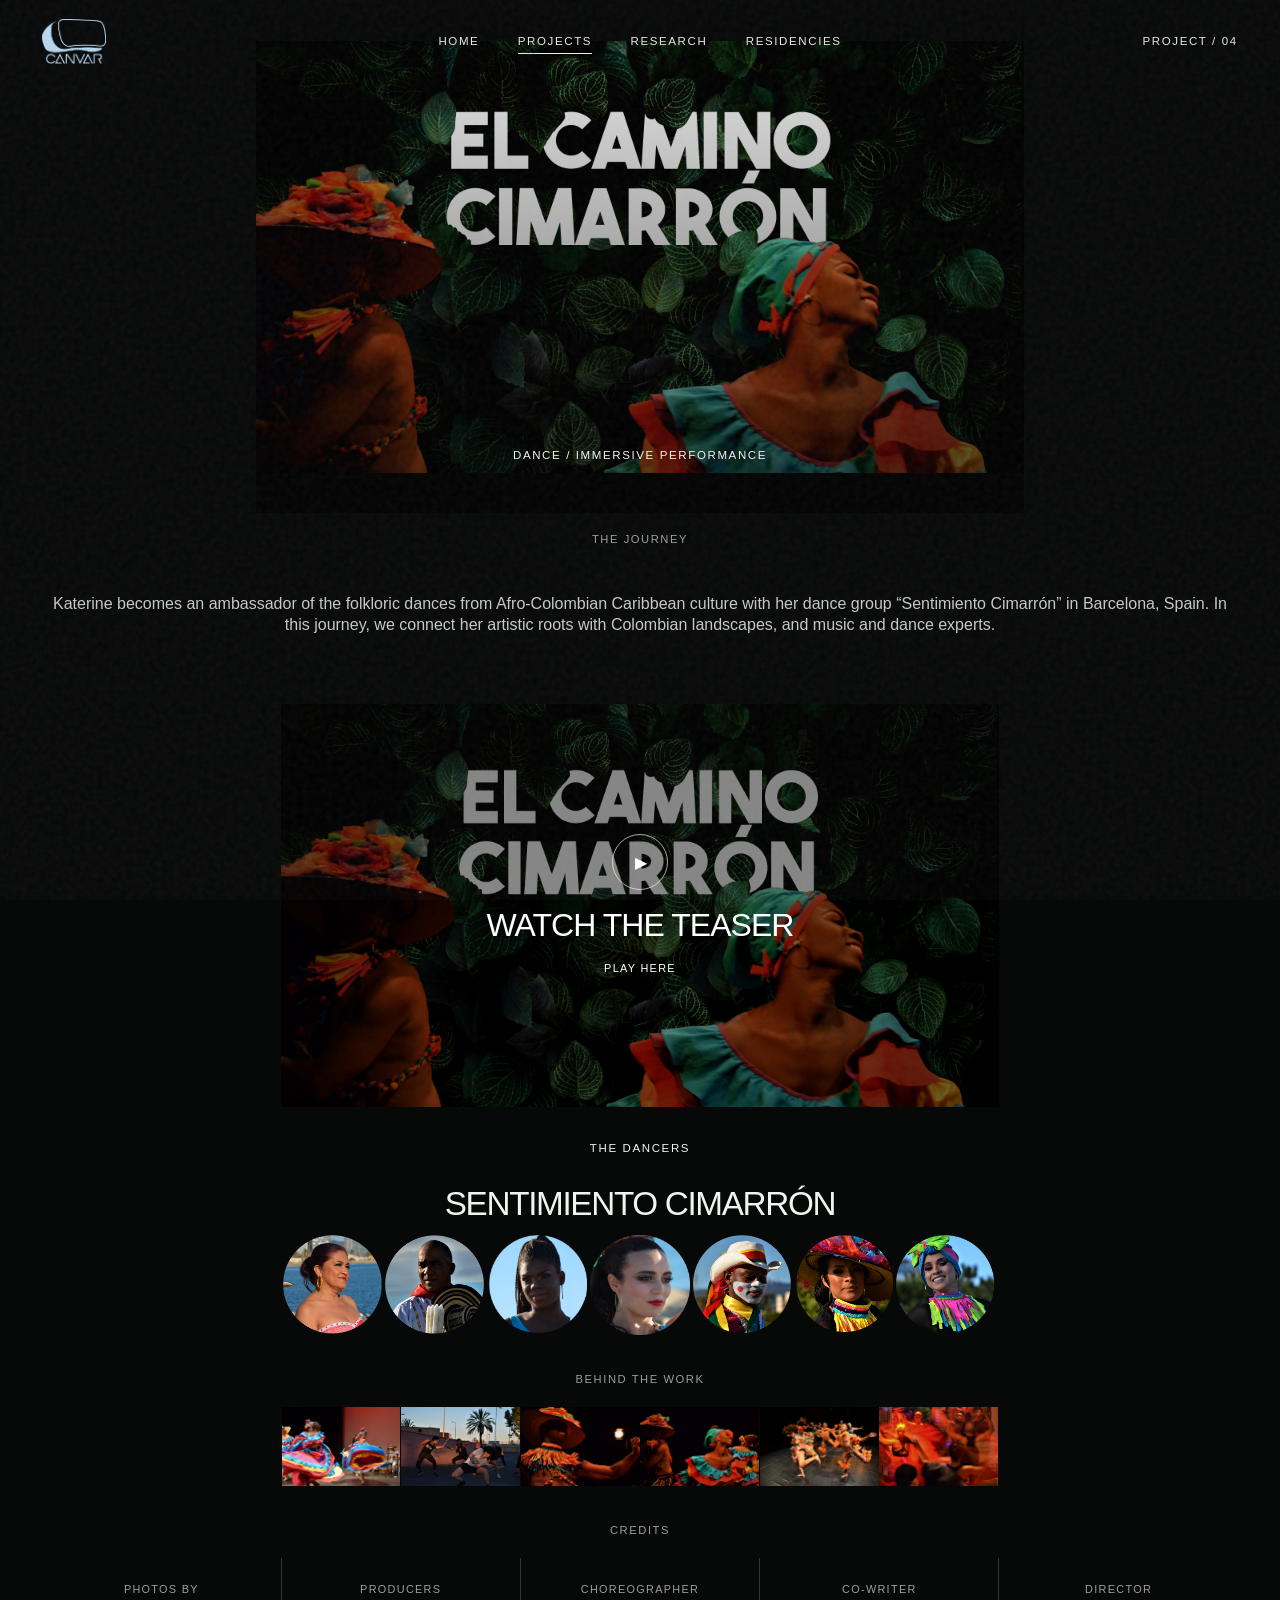
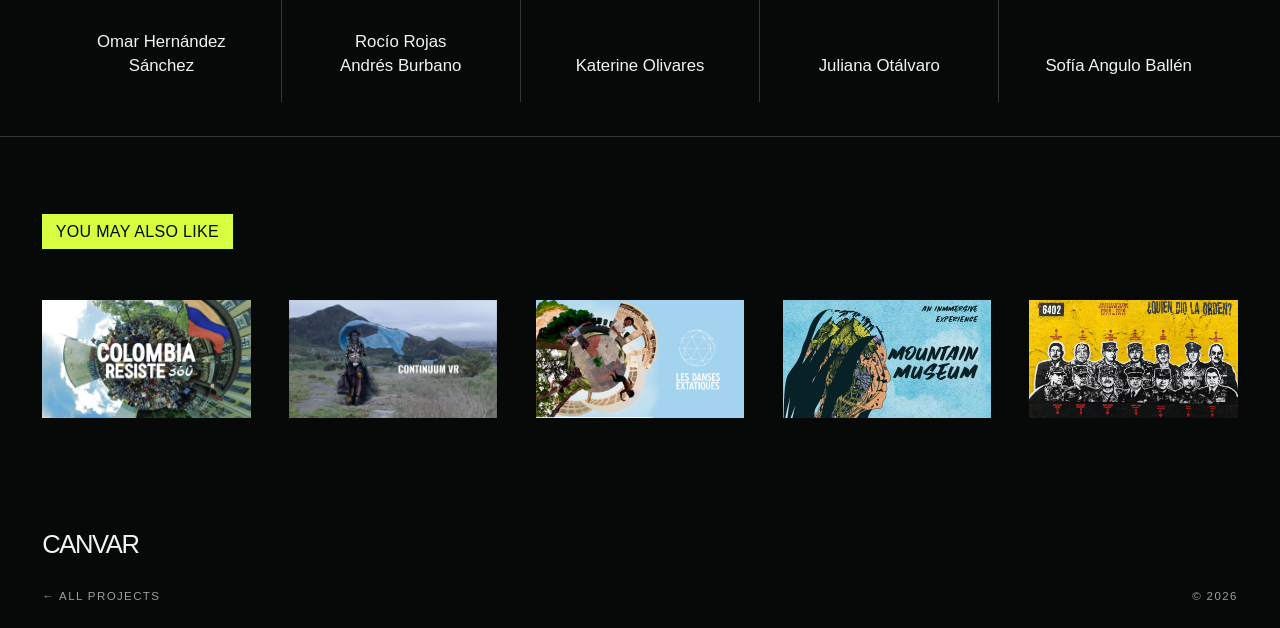
==== commit f36e658b: "add the new browser icon" ====
--- a/project-camino-cimarron.html
+++ b/project-camino-cimarron.html
@@ -1,6 +1,6 @@
 <!doctype html>
 <html lang="en">
-<head><meta charset="utf-8"><meta name="viewport" content="width=device-width, initial-scale=1"><meta name="description" content="El Camino Cimarrón — an immersive journey through Afro-Colombian Caribbean dance and landscape."><title>El Camino Cimarrón — CANVAR</title><link rel="icon" type="image/png" href="assets/images/brand/canvar-logo.png"><link rel="stylesheet" href="assets/css/theme.css"><link rel="stylesheet" href="assets/css/styles.css"></head>
+<head><meta charset="utf-8"><meta name="viewport" content="width=device-width, initial-scale=1"><meta name="description" content="El Camino Cimarrón — an immersive journey through Afro-Colombian Caribbean dance and landscape."><title>El Camino Cimarrón — CANVAR</title><link rel="icon" type="image/png" sizes="1254x1254" href="assets/images/brand/canvar-favicon.png"><link rel="stylesheet" href="assets/css/theme.css"><link rel="stylesheet" href="assets/css/styles.css"></head>
 <body class="project-page">
   <a class="skip-link" href="#main">Skip to content</a><header class="site-header"><a class="brand" href="index.html" aria-label="CANVAR home"><img src="assets/images/brand/canvar-logo.png" alt="CANVAR"></a><button class="nav-toggle" type="button" aria-expanded="false" aria-controls="site-nav">Menu</button><nav class="site-nav" id="site-nav" aria-label="Primary"><a href="index.html">Home</a><a href="projects.html" aria-current="page">Projects</a><a href="research.html">Research</a><a href="residencies.html">Residencies</a></nav><span class="header-note">Project / 04</span></header>
   <main id="main">
--- a/assets/css/styles.css
+++ b/assets/css/styles.css
@@ -91,9 +91,9 @@
 .section-intro { max-width: 42rem; margin: 0; font-size: clamp(1rem, 1.5vw, 1.3rem); align-self: end; }
 .rule { border: 0; border-top: 1px solid var(--line); margin: 0; }
 
-.awards { display: grid; grid-template-columns: .65fr 1.35fr; align-items: center; gap: 5vw; background: var(--paper); color: var(--ink); }
+.awards { display: grid; grid-template-columns: .65fr 1.35fr; align-items: center; gap: 5vw; background: var(--ink); color: var(--paper); }
 .awards h2 { font-size: var(--type-section-title); margin: 0; line-height: .94; letter-spacing: -.05em; text-transform: uppercase; font-weight: 500; }
-.awards-art { filter: contrast(1.6); mix-blend-mode: multiply; }
+.awards-art { filter: none; mix-blend-mode: normal; }
 
 .portal-grid { display: grid; grid-template-columns: repeat(3, 1fr); gap: 1px; background: var(--line); border: 1px solid var(--line); }
 .portal { background: var(--ink); min-height: 21rem; padding: 1.5rem; display: flex; flex-direction: column; justify-content: space-between; transition: color .3s, background .3s; }
@@ -120,16 +120,16 @@
 .filter-status { margin-left: auto; color: var(--muted); font-size: .72rem; text-transform: uppercase; letter-spacing: .12em; }
 
 .project-list { margin: 2rem var(--pad) 8rem; display: grid; grid-template-columns: repeat(2, minmax(0, 1fr)); gap: clamp(1rem, 2.4vw, 2.5rem); }
-.project-card { min-width: 0; position: relative; display: block; align-self: start; overflow: hidden; background: #111; isolation: isolate; }
+.project-card { min-width: 0; position: relative; display: block; align-self: start; overflow: hidden; background: transparent; isolation: isolate; }
 .project-card.reveal { opacity: 1; transform: none; }
 .project-card[hidden] { display: none !important; }
 .project-info { position: absolute; inset: 0; z-index: 2; padding: clamp(1.25rem, 3vw, 3rem); display: flex; flex-direction: column; align-items: center; justify-content: center; text-align: center; color: #fff; transition: transform .35s ease; }
 .project-info .index-no { display: block; margin-bottom: .8rem; color: rgba(255,255,255,.7); }
 .project-card h2 { margin: 0; font-size: var(--type-card-title); line-height: 1; text-transform: uppercase; letter-spacing: -.035em; font-weight: 500; }
-.project-thumb { position: relative; width: 100%; background: #111; }
+.project-thumb { position: relative; width: 100%; background: transparent; }
 .project-thumb::after { content: ""; position: absolute; inset: 0; background: rgba(0, 0, 0, .34); transition: background .35s ease; }
-.project-thumb img { width: 100%; height: var(--equal-grid-height, auto); object-fit: contain; }
-.project-list .project-thumb { height: var(--equal-grid-height, auto); }
+.project-thumb img { width: 100%; height: auto; object-fit: contain; }
+.project-list .project-thumb { height: auto; }
 .project-card .meta { color: rgba(255,255,255,.78); margin-top: .75rem; }
 .project-action { margin-top: 1.4rem; font-size: .65rem; line-height: 1; text-transform: uppercase; letter-spacing: .14em; opacity: .7; }
 .project-card[href] .project-action { opacity: 1; }
@@ -349,14 +349,29 @@
 
 /* SEXILIO page-specific proportions */
 .project-page main { text-align: center; }
-.project-page .section { padding-block: clamp(1.25rem, 2vw, 2rem); }
+.project-page .section { padding-block: clamp(.85rem, 1.4vw, 1.35rem); }
 .project-page main :is(.prose, .section-title, .project-title, .project-deck) { margin-inline: auto; }
-.project-page .section-title {
+.project-page main :is(h1, h2, h3) {
+  font-family: var(--display);
+  font-weight: 500;
+  text-transform: uppercase;
+}
+.project-page main h1 {
+  font-size: var(--type-project-title);
+  line-height: .9;
+  letter-spacing: -.055em;
+}
+.project-page main h2 {
   font-size: clamp(1.6rem, 2.6vw, 2.7rem);
-  line-height: .95;
-  letter-spacing: -.045em;
-}
-.project-page .section-head { grid-template-columns: 1fr; margin-bottom: clamp(1rem, 1.8vw, 1.75rem); }
+  line-height: 1;
+  letter-spacing: -.04em;
+}
+.project-page main h3 {
+  font-size: clamp(1.15rem, 1.7vw, 1.65rem);
+  line-height: 1.08;
+  letter-spacing: -.025em;
+}
+.project-page .section-head { grid-template-columns: 1fr; margin-bottom: clamp(.75rem, 1.2vw, 1.2rem); }
 .project-page .credit-item { align-items: center; text-align: center; }
 .project-page .platform-list { justify-content: center; }
 .sexilio-page .sexilio-crowdfunding > div { flex: 1 1 auto; }
@@ -389,6 +404,68 @@
   height: auto;
 }
 .project-page .character-grid { border: 0; }
+.project-page .character-grid--stacked {
+  width: min(80%, 72rem);
+  grid-template-columns: minmax(0, 1fr);
+  gap: 0;
+}
+.project-page .character-grid--stacked .character {
+  grid-template-columns: repeat(2, minmax(0, 1fr));
+  align-items: center;
+  gap: clamp(2rem, 5vw, 5rem);
+  padding-block: clamp(2rem, 4vw, 4rem);
+  border-top: 1px solid var(--line);
+}
+.project-page .character-grid--stacked .character:last-child {
+  border-bottom: 1px solid var(--line);
+}
+.project-page .character-grid--stacked .character:first-child img {
+  order: 2;
+}
+.project-page .character-grid--stacked .character:first-child > div {
+  order: 1;
+}
+.project-page .character-grid--stacked .character > div {
+  align-self: center;
+  text-align: center;
+}
+.project-page .character-grid--stacked .character h3 {
+  margin-inline: auto;
+}
+.project-page .character-grid--stacked .character img {
+  height: auto;
+  max-height: 32rem;
+  object-fit: contain;
+  justify-self: center;
+}
+.project-page .qdlo-video {
+  margin-top: clamp(1.5rem, 3vw, 3rem);
+}
+.project-page .qdlo-intro {
+  display: grid;
+  grid-template-columns: repeat(2, minmax(0, 1fr));
+  align-items: center;
+  width: 80%;
+  margin-inline: auto;
+  gap: clamp(1.5rem, 4vw, 4rem);
+}
+.project-page .qdlo-intro .prose,
+.project-page .qdlo-intro .qdlo-video {
+  width: 100%;
+  margin: 0;
+}
+.project-page .qdlo-donate {
+  margin-top: clamp(1rem, 2vw, 1.75rem);
+}
+.project-page .qdlo-partners {
+  width: 100%;
+  margin-inline: 0;
+}
+.project-page .qdlo-partners img {
+  width: 100%;
+  max-height: none;
+  height: auto;
+}
 .project-page .sexilio-banner img { width: 100%; }
 .project-page .sexilio-story { align-items: stretch; }
 .project-page .sexilio-opening { align-items: center; }
@@ -573,6 +650,17 @@
   .project-page:not(.sexilio-page) .image-hero { height: auto; aspect-ratio: 16 / 9; }
   .project-page:not(.sexilio-page) .character-grid { --equal-grid-height: auto !important; }
   .project-page:not(.sexilio-page) .character img { height: min(65svh, 32rem); }
+  .project-page .character-grid--stacked { width: 100%; }
+  .project-page .character-grid--stacked .character {
+    grid-template-columns: minmax(0, 1fr);
+    gap: 1.5rem;
+  }
+  .project-page .character-grid--stacked .character img { height: auto; }
+  .project-page .qdlo-intro {
+    grid-template-columns: minmax(0, 1fr);
+    width: 100%;
+    gap: 1.5rem;
+  }
   .project-page .sexilio-opening .sexilio-feature-image { height: auto; aspect-ratio: 3 / 2; }
   .project-page .sexilio-story .video-player { aspect-ratio: 16 / 9; }
   .project-recommendations-grid { grid-template-columns: repeat(2, minmax(0, 1fr)); }
